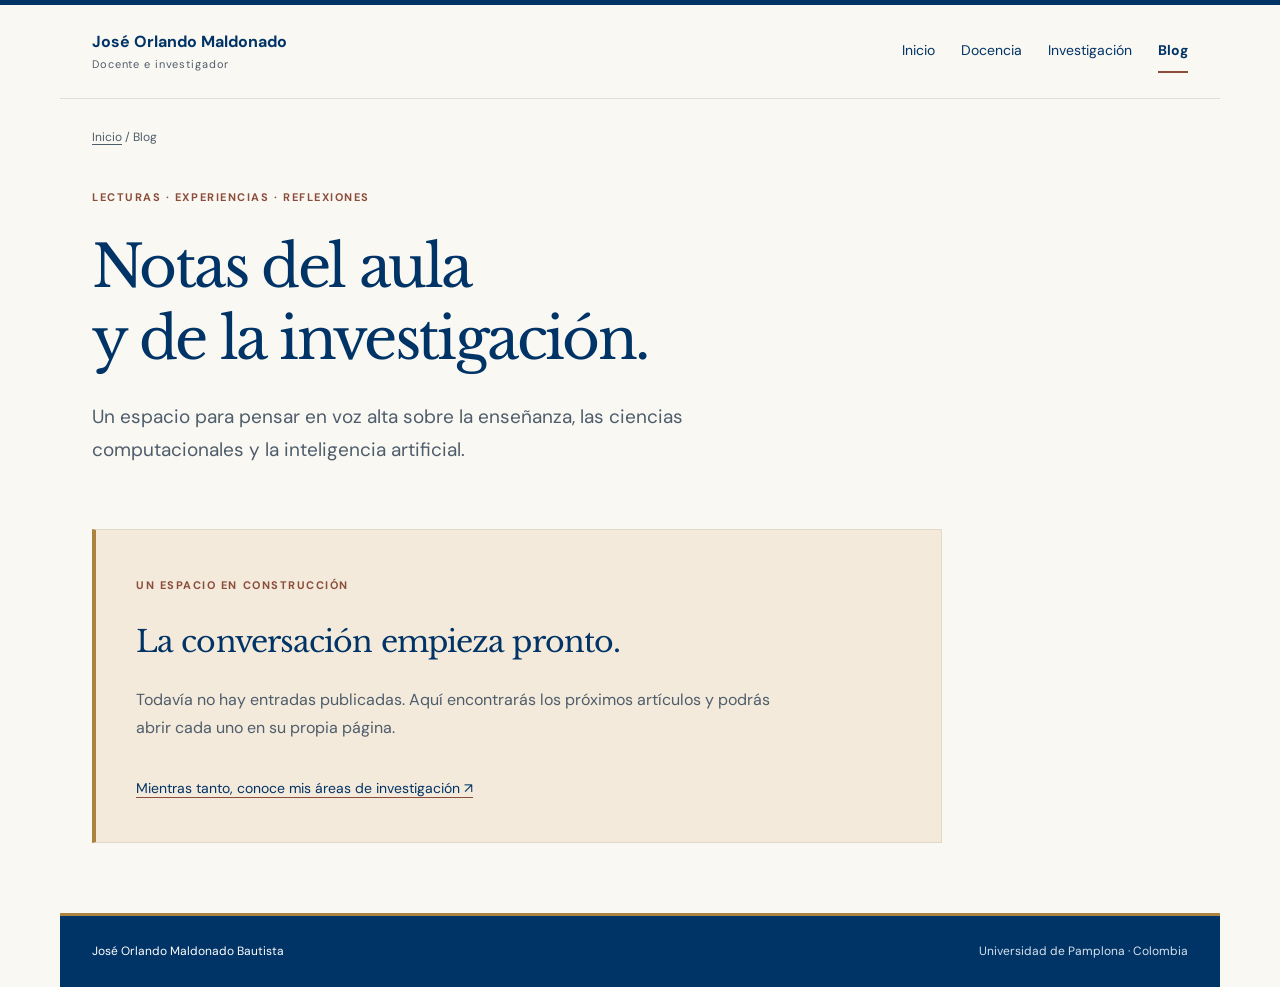
==== blog.html @ c1e7a0ef "Publicar diseño académico azul y páginas de docencia, investigación y blog" ====
<!doctype html><html lang="es"><head><meta charset="utf-8"><meta name="viewport" content="width=device-width, initial-scale=1"><meta name="description" content="Blog - José Orlando Maldonado Bautista, Universidad de Pamplona."><title>Blog · José Orlando Maldonado Bautista</title><link rel="stylesheet" href="styles.css"></head><body><a class="skip" href="#contenido">Saltar al contenido</a><header class="top"><a class="brand" href="index.html">José Orlando Maldonado<span>Docente e investigador</span></a><nav aria-label="Principal"><a href="index.html">Inicio</a><a href="docencia.html">Docencia</a><a href="investigacion.html">Investigación</a><a href="blog.html" aria-current="page">Blog</a></nav></header><main id="contenido"><div class="breadcrumb"><a href="index.html">Inicio</a> / Blog</div><section class="blog-heading"><p class="eyebrow">LECTURAS · EXPERIENCIAS · REFLEXIONES</p><h1>Notas del aula<br>y de la investigación.</h1><p class="intro">Un espacio para pensar en voz alta sobre la enseñanza, las ciencias computacionales y la inteligencia artificial.</p></section><section class="empty-state"><span class="eyebrow">UN ESPACIO EN CONSTRUCCIÓN</span><h2>La conversación empieza pronto.</h2><p>Todavía no hay entradas publicadas. Aquí encontrarás los próximos artículos y podrás abrir cada uno en su propia página.</p><a class="text-link" href="investigacion.html">Mientras tanto, conoce mis áreas de investigación ↗</a></section></main><footer><span>José Orlando Maldonado Bautista</span><span>Universidad de Pamplona · Colombia</span></footer></body></html>
---- styles.css ----
@import url('https://fonts.googleapis.com/css2?family=DM+Sans:wght@400;500;600;700&family=Libre+Baskerville:wght@400;700&display=swap');
:root{color-scheme:light;--paper:#faf8f3;--ink:#003366;--muted:#4e5d6b;--line:#dcdedb;--accent:#efe4ce;--gold:#ac8241;--terracotta:#8c4d3b;--surface:#ffffff;--pale-blue:#eaf0f5;--pale-sand:#f3eadb;--pale-clay:#f2e6df}
*{box-sizing:border-box}
html{scroll-behavior:smooth;scroll-padding-top:28px}
body{margin:0;background:var(--paper);color:var(--ink);font-family:'DM Sans',sans-serif;line-height:1.75;border-top:5px solid var(--ink)}
.top,main,footer{max-width:1160px;margin:auto}
.top{padding:25px 32px;display:flex;justify-content:space-between;align-items:center;gap:28px;border-bottom:1px solid var(--line)}
a{color:inherit}
.brand{font-weight:700;text-decoration:none;line-height:1.45}
.brand span{display:block;font-size:11px;font-weight:400;letter-spacing:.08em;color:var(--muted);margin-top:4px}
nav{display:flex;gap:26px;flex-wrap:wrap}
nav a{font-size:14px;text-decoration:none;padding:8px 0;border-bottom:2px solid transparent}
nav a[aria-current=page]{border-bottom-color:var(--terracotta);font-weight:700}
nav a:hover{color:var(--terracotta);border-bottom-color:var(--terracotta)}
main{padding:0 32px}
h1,h2{font-family:'Libre Baskerville',Georgia,serif;font-weight:400;line-height:1.25}
h1{font-size:clamp(38px,5vw,58px);letter-spacing:-.045em;margin:24px 0}
h2{font-size:clamp(26px,3vw,36px);letter-spacing:-.03em}
h3{line-height:1.4}
.eyebrow{font-size:11px;letter-spacing:.14em;font-weight:700;line-height:1.6;color:var(--terracotta)}
.intro{max-width:620px;font-size:19px;color:var(--muted)}
.button{display:inline-flex;align-items:center;gap:34px;background:var(--ink);color:#fff;padding:13px 21px;text-decoration:none;margin-top:22px;border-bottom:3px solid var(--gold);transition:background .15s}
.button:hover{background:#174d80}
.button span{color:#e8cf9f}
a:focus-visible{outline:3px solid var(--terracotta);outline-offset:5px}
.skip{position:absolute;left:20px;top:-100px;background:var(--ink);color:white;padding:10px;z-index:5}
.skip:focus{top:10px}
.home-hero{display:grid;grid-template-columns:minmax(0,1fr) 280px;gap:70px;align-items:center;padding:70px 0 66px}
.home-hero h1{font-size:clamp(37px,4.7vw,58px)}
.hero-photo{margin:0;position:relative;padding:0 12px 0 0}
.hero-photo::before{content:'';position:absolute;top:17px;right:0;width:calc(100% - 14px);height:calc(100% - 46px);background:#e9dcc4;z-index:-1}
.hero-photo img{width:100%;height:auto;display:block;border-radius:2px;border-bottom:5px solid var(--gold)}
.hero-photo figcaption{font-size:11px;color:var(--muted);padding-top:15px;line-height:1.6}
.explore{padding:26px 0 50px;border-top:1px solid var(--line)}
.explore>.eyebrow{color:var(--muted)}
.entry-grid{display:grid;grid-template-columns:repeat(3,minmax(0,1fr));gap:20px;margin-top:24px}
.entry-card{--card-tone:var(--ink);display:flex;flex-direction:column;text-decoration:none;background:var(--pale-blue);padding:27px;border:1px solid #d7e1e9;border-top:3px solid var(--card-tone);transition:transform .15s,box-shadow .15s}
.entry-card:nth-child(2){--card-tone:#785729;background:var(--pale-sand);border-color:#e4d8c4;border-top-color:var(--card-tone)}
.entry-card:nth-child(3){--card-tone:var(--terracotta);background:var(--pale-clay);border-color:#e6d6cd;border-top-color:var(--card-tone)}
.entry-card .eyebrow{color:var(--card-tone)}
.entry-card h2{font-size:25px;margin:22px 0 14px}
.entry-card p{font-size:14px;color:#465461;margin:0 0 28px}
.card-link{margin-top:auto;padding-top:14px;border-top:1px solid #00336626;font-size:13px;font-weight:700;color:var(--card-tone)}
.entry-card:hover{transform:translateY(-3px);box-shadow:0 7px 18px #0033660c}
.profile{display:grid;grid-template-columns:1fr 2fr;gap:50px;border-top:1px solid var(--line);padding:46px 0 65px}
.profile>.eyebrow::before{content:'';display:block;width:40px;height:3px;background:var(--gold);margin-bottom:19px}
.profile h2{margin-top:0}
.profile p:not(.eyebrow){color:var(--muted);max-width:700px}
.profile a{color:var(--ink);text-decoration-color:#ac8241;text-decoration-thickness:1px;text-underline-offset:4px}
.profile a:hover{color:var(--terracotta)}
.breadcrumb{font-size:12px;color:var(--muted);padding:28px 0 0}
.breadcrumb a{text-underline-offset:3px}
.teaching,.research{padding:30px 0 48px}
.teaching h1,.research h1,.blog-heading h1{max-width:900px}
.section-intro{max-width:780px;font-size:18px;color:var(--muted)}
.course-grid{display:grid;grid-template-columns:1fr 1fr;gap:22px;margin-top:34px}
.course-grid article{padding:28px;background:var(--surface);border:1px solid var(--line);border-top:3px solid var(--ink);scroll-margin-top:24px}
.course-grid article:nth-child(2){border-top-color:var(--gold);background:#f7f1e6}
.course-grid article:nth-child(3){border-top-color:var(--terracotta);background:#f7efea}
.course-grid article:nth-child(4){border-top-color:#637c88;background:#edf2f4}
.course-grid h3{font-size:21px;margin:14px 0}
.course-grid ul{padding-left:20px;color:var(--muted)}
.course-grid li+li{margin-top:12px}
.course-grid li::marker{color:var(--gold)}
.course-grid a,.research-groups a{text-underline-offset:4px;text-decoration-thickness:1px;text-decoration-color:var(--gold)}
.pending{font-size:13px;color:var(--muted);border-top:1px solid var(--line);padding-top:18px;margin-top:30px}
.topics{display:flex;flex-wrap:wrap;gap:10px;list-style:none;padding:0;margin:28px 0}
.topics li{padding:7px 14px;background:var(--pale-blue);border:1px solid #d7e1e9;font-size:14px;border-radius:2px}
.topics li:nth-child(2){background:var(--pale-sand);border-color:#e4d8c4}
.topics li:nth-child(3){background:var(--pale-clay);border-color:#e6d6cd}
.research>p:not(.eyebrow){color:var(--muted);max-width:800px}
.research-groups{display:grid;grid-template-columns:1fr 1fr;gap:22px;margin-top:34px}
.research-groups>div{background:var(--surface);border:1px solid var(--line);border-left:3px solid var(--ink);padding:24px}
.research-groups>div:nth-child(2){border-left-color:var(--gold)}
.research-groups h3{margin:0}
.research-groups p{color:var(--muted);margin-bottom:0}
.editorial-note{border-top:1px solid var(--line);padding:28px 0 48px}
.editorial-note h2{font-size:27px}
.editorial-note p{color:var(--muted);max-width:720px}
.blog-heading{padding:30px 0 44px}
.empty-state{border:1px solid #e4d8c4;border-left:4px solid var(--gold);padding:40px;max-width:850px;margin-bottom:70px;background:var(--pale-sand)}
.empty-state h2{font-size:30px}
.empty-state p{max-width:650px;color:var(--muted)}
.text-link{display:inline-block;margin-top:18px;font-size:14px;text-underline-offset:4px;text-decoration-color:var(--terracotta)}
footer{padding:25px 32px;border-top:3px solid var(--gold);background:var(--ink);color:#fff;font-size:12px;display:flex;justify-content:space-between;gap:20px}
footer span+span{color:#d7e2ec}
@media(max-width:800px){.home-hero{grid-template-columns:minmax(0,1fr) 220px;gap:28px}.entry-grid{grid-template-columns:1fr}.entry-card h2{margin-top:14px}.entry-card p{margin-bottom:18px}}
@media(max-width:650px){.top{align-items:flex-start;flex-direction:column;padding:22px;gap:20px}main{padding:0 22px}nav{gap:18px}.home-hero{grid-template-columns:1fr;padding-top:40px;gap:32px}.hero-photo{max-width:250px}.profile,.course-grid,.research-groups{grid-template-columns:1fr;gap:22px}.profile{padding:32px 0 46px}.profile>.eyebrow{margin-bottom:0}.course-grid article{padding:24px}.empty-state{padding:26px}.entry-grid{gap:14px}footer{padding:24px 22px;flex-direction:column;gap:8px}}
@media(prefers-reduced-motion:reduce){html{scroll-behavior:auto}.entry-card,.button{transition:none}.entry-card:hover{transform:none}}
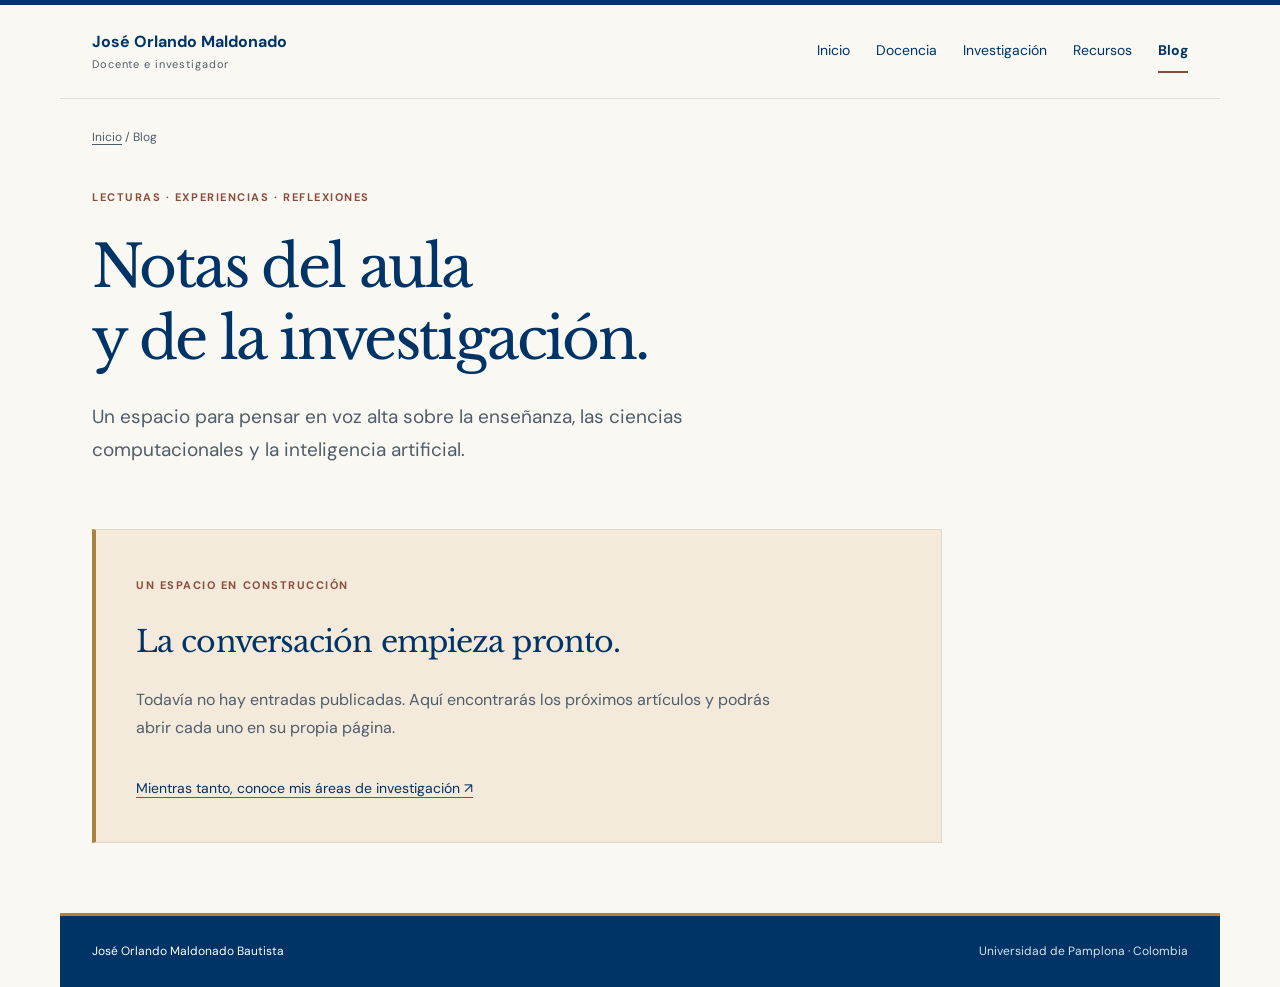
==== commit 606dd01f: "v1.1: añadir Recursos, simulador del perceptrón y bitácora del proyecto" ====
--- a/blog.html
+++ b/blog.html
@@ -1 +1 @@
-<!doctype html><html lang="es"><head><meta charset="utf-8"><meta name="viewport" content="width=device-width, initial-scale=1"><meta name="description" content="Blog - José Orlando Maldonado Bautista, Universidad de Pamplona."><title>Blog · José Orlando Maldonado Bautista</title><link rel="stylesheet" href="styles.css"></head><body><a class="skip" href="#contenido">Saltar al contenido</a><header class="top"><a class="brand" href="index.html">José Orlando Maldonado<span>Docente e investigador</span></a><nav aria-label="Principal"><a href="index.html">Inicio</a><a href="docencia.html">Docencia</a><a href="investigacion.html">Investigación</a><a href="blog.html" aria-current="page">Blog</a></nav></header><main id="contenido"><div class="breadcrumb"><a href="index.html">Inicio</a> / Blog</div><section class="blog-heading"><p class="eyebrow">LECTURAS · EXPERIENCIAS · REFLEXIONES</p><h1>Notas del aula<br>y de la investigación.</h1><p class="intro">Un espacio para pensar en voz alta sobre la enseñanza, las ciencias computacionales y la inteligencia artificial.</p></section><section class="empty-state"><span class="eyebrow">UN ESPACIO EN CONSTRUCCIÓN</span><h2>La conversación empieza pronto.</h2><p>Todavía no hay entradas publicadas. Aquí encontrarás los próximos artículos y podrás abrir cada uno en su propia página.</p><a class="text-link" href="investigacion.html">Mientras tanto, conoce mis áreas de investigación ↗</a></section></main><footer><span>José Orlando Maldonado Bautista</span><span>Universidad de Pamplona · Colombia</span></footer></body></html>
+<!doctype html><html lang="es"><head><meta charset="utf-8"><meta name="viewport" content="width=device-width, initial-scale=1"><meta name="description" content="Blog - José Orlando Maldonado Bautista, Universidad de Pamplona."><title>Blog · José Orlando Maldonado Bautista</title><link rel="stylesheet" href="styles.css"></head><body><a class="skip" href="#contenido">Saltar al contenido</a><header class="top"><a class="brand" href="index.html">José Orlando Maldonado<span>Docente e investigador</span></a><nav aria-label="Principal"><a href="index.html">Inicio</a><a href="docencia.html">Docencia</a><a href="investigacion.html">Investigación</a><a href="recursos.html">Recursos</a><a href="blog.html" aria-current="page">Blog</a></nav></header><main id="contenido"><div class="breadcrumb"><a href="index.html">Inicio</a> / Blog</div><section class="blog-heading"><p class="eyebrow">LECTURAS · EXPERIENCIAS · REFLEXIONES</p><h1>Notas del aula<br>y de la investigación.</h1><p class="intro">Un espacio para pensar en voz alta sobre la enseñanza, las ciencias computacionales y la inteligencia artificial.</p></section><section class="empty-state"><span class="eyebrow">UN ESPACIO EN CONSTRUCCIÓN</span><h2>La conversación empieza pronto.</h2><p>Todavía no hay entradas publicadas. Aquí encontrarás los próximos artículos y podrás abrir cada uno en su propia página.</p><a class="text-link" href="investigacion.html">Mientras tanto, conoce mis áreas de investigación ↗</a></section></main><footer><span>José Orlando Maldonado Bautista</span><span>Universidad de Pamplona · Colombia</span></footer></body></html>
--- a/styles.css
+++ b/styles.css
@@ -87,3 +87,23 @@
 @media(max-width:800px){.home-hero{grid-template-columns:minmax(0,1fr) 220px;gap:28px}.entry-grid{grid-template-columns:1fr}.entry-card h2{margin-top:14px}.entry-card p{margin-bottom:18px}}
 @media(max-width:650px){.top{align-items:flex-start;flex-direction:column;padding:22px;gap:20px}main{padding:0 22px}nav{gap:18px}.home-hero{grid-template-columns:1fr;padding-top:40px;gap:32px}.hero-photo{max-width:250px}.profile,.course-grid,.research-groups{grid-template-columns:1fr;gap:22px}.profile{padding:32px 0 46px}.profile>.eyebrow{margin-bottom:0}.course-grid article{padding:24px}.empty-state{padding:26px}.entry-grid{gap:14px}footer{padding:24px 22px;flex-direction:column;gap:8px}}
 @media(prefers-reduced-motion:reduce){html{scroll-behavior:auto}.entry-card,.button{transition:none}.entry-card:hover{transform:none}}
+
+.resources-heading{padding:30px 0 28px}
+.resources-heading h1{max-width:900px}
+.resource-list{padding-bottom:60px}
+.resource-section-title{font-family:'DM Sans',sans-serif;font-size:20px;font-weight:600;letter-spacing:0;margin:0 0 24px}
+.resource-card{display:grid;grid-template-columns:minmax(230px,32%) minmax(0,1fr);background:var(--surface);border:1px solid var(--line);border-top:3px solid var(--gold)}
+.resource-preview{display:flex;flex-direction:column;align-items:center;justify-content:center;gap:16px;padding:30px 22px;background:var(--pale-blue);border-right:1px solid var(--line)}
+.resource-preview svg{display:block;width:100%;max-width:340px}
+.resource-preview>span{font-size:14px;color:var(--muted);text-align:center}
+.resource-content{padding:28px 34px 34px}
+.resource-content .eyebrow{font-size:12px;margin-top:0}
+.resource-content h3{font-family:'Libre Baskerville',Georgia,serif;font-size:clamp(23px,2.5vw,29px);font-weight:400;margin:12px 0 18px}
+.resource-content h3 a{text-decoration:none}
+.resource-content h3 a:hover{text-decoration:underline;text-underline-offset:4px}
+.resource-content>p:not(.eyebrow){color:var(--muted);margin:14px 0}
+.resource-tags{list-style:none;display:flex;flex-wrap:wrap;gap:8px;padding:0;margin:22px 0}
+.resource-tags li{background:var(--pale-sand);border:1px solid #e4d8c4;border-radius:2px;padding:4px 10px;font-size:14px;color:#604922}
+.resource-content .resource-detail{font-size:15px}
+.resource-content .button{margin-top:12px}
+@media(max-width:700px){.resource-card{grid-template-columns:1fr}.resource-preview{border-right:0;border-bottom:1px solid var(--line);padding:20px}.resource-preview svg{max-height:180px}.resource-content{padding:24px}.resources-heading{padding-bottom:24px}}
